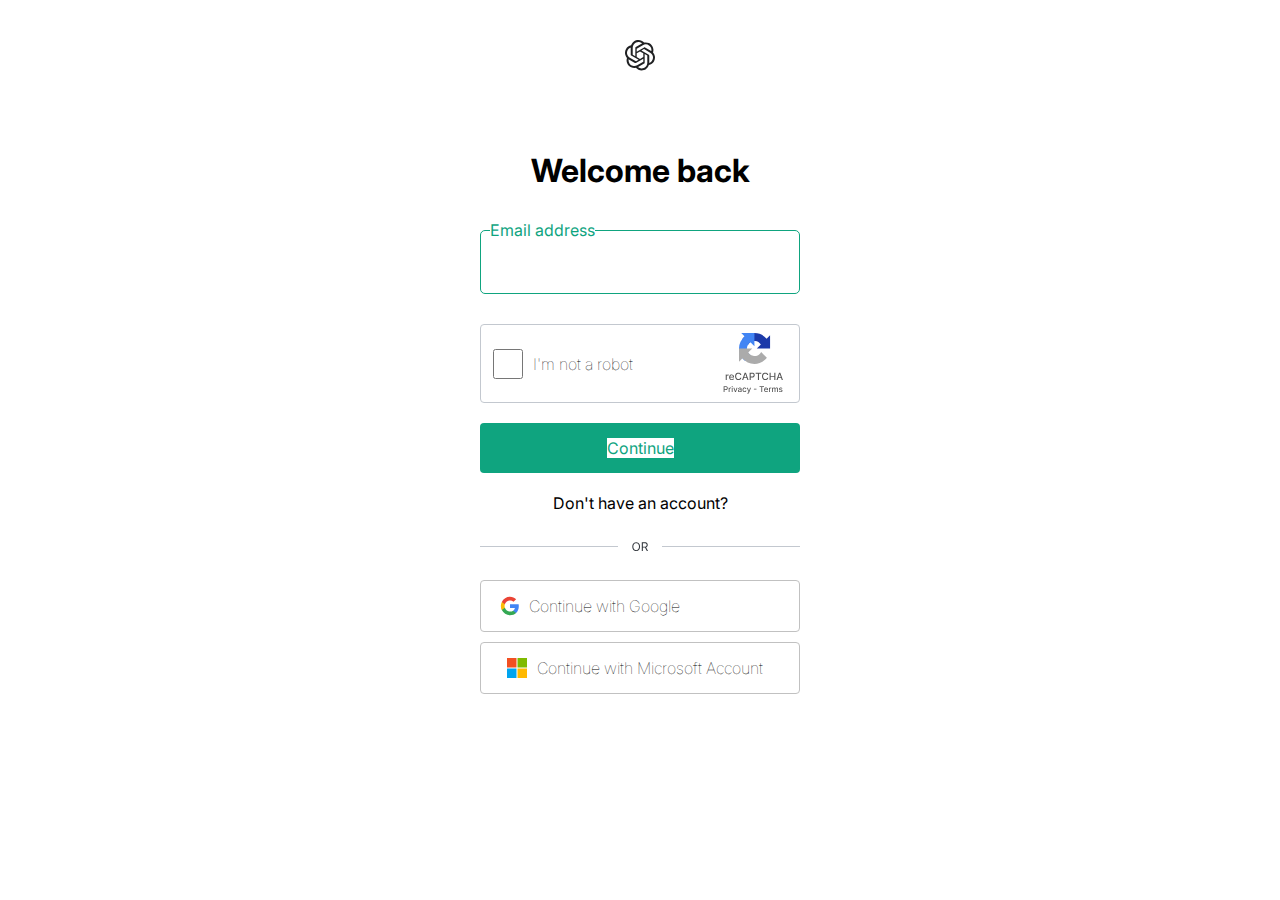
==== login.html @ 949f17f8 "Start project" ====
<!DOCTYPE html>
<html lang="pt-br">

<head>
    <meta charset="UTF-8">
    <meta name="viewport" content="width=device-width, initial-scale=1.0">
    <link rel="stylesheet" href="login.style.css">
    <title>ChatGPT</title>
</head>

<body>
    <img src="assents/ChatGPT Logo (1).svg" alt="logoGPT">
    <h1>Welcome back</h1>

    <div class="textfield">

        <label for="">Email address</label>
        <input id="email" type="text">

    </div>

    <div class="checkup">
        <input type="checkbox">
        <p>I'm not a robot</p>
        <img src="assents/Group 1.svg" alt="imagem">

    </div>

    <div class="btn-continue">
        <button> 
            <a href="main.html">Continue</a> 
        </button>
        <p>Don't have an account? <a href="#"></a></p>
        <img src="assents/OR.svg" alt="image">
    </div>

    <div class="google">
        <button> <img src="assents/Google Logo.svg" alt="googlelogo"> <p>Continue with Google</p></button>
    </div>

    <div class="microsoft">
        <button> <img src="assents/Microsoft Logo.svg" alt="microsoftlogo"> <p>Continue with Microsoft Account</p></button>
    </div>
</body>

</html>
---- login.style.css ----
@import url('https://fonts.googleapis.com/css2?family=Inter:wght@500&display=swap'); 

*{   margin: 0;
     padding: 0;
     box-sizing: border-box;
     background-color: #ffffff;
     font-family: 'Inter', sans-serif; 
}


body{ 
    display: flex; 
    justify-content: center; 
    align-items: center; 
    flex-direction: column; 
    color: #000000; 
    margin: 40px; 
    font-weight: normal;
    font-size: 16px; 
} 

body h1{
    margin-top: 80px; 
}

.textfield input{

    width: 320px;
    border: #0FA47F 1px solid;
    border-radius: 5px;
    margin-top: 40px;
    height: 64px;
    outline: no;
}

.textfield label{
    position: absolute;
    margin-top: 30px;
    margin-left: 10px;
    color: #0FA47F;
}

.btn-continue{
    display: flex;
    justify-content: center;
    align-items: center;
    flex-direction: column;
    margin-top: 20px;
}

.btn-continue button{
    width: 320px;
    height: 50px;
    background-color: #0FA47F;
    color: #ffffff;
    font-size: 16px;
    font-weight: normal;
    border: none;
    cursor: pointer;
    border-radius: 4px;
    text-decoration: none;
}

.btn-continue button a{
    text-decoration: none;
}

.btn-continue p{
    
    margin-top: 20px;

}

.btn-continue img{
    margin-top: 20px;
}

.btn-continue a{
    text-decoration: none;
    color: #0FA47F;
}

.checkup{
    width: 320px;
    height: 79px;
    border: #C3C8CF 1px solid;
    border-radius: 4px;
    margin-top: 30px;
    display: inline-flex;
    justify-content: center;
    align-items: center;
}

.checkup img{
    margin-left: 80px;
}

.checkup p{
    margin: 10px;
    font-weight: lighter;
}

.checkup input{
    width: 30px;
    height: 30px;
    border-radius: 2px;
    color: #C1C1C1
}

.google button{
    margin-top: 20px;
    width: 320px;
    height: 52px;
    border-radius: 4px;
    border: #C1C1C1 1px solid;
    display: inline-flex;
    justify-content: center;
    align-items: center;
    cursor: pointer;

}

.google button img{
    margin-right: 10px;
    display: inline-flex;
    justify-content: center;
    align-items: center;

}

.google p{


    margin-right: 100px;
    display: inline-flex;
    justify-content: center;
    align-items: center;
    font-size: 16px;
    font-weight: lighter;
}

.microsoft button{
    width: 320px;
    height: 52px;
    border-radius: 4px;
    margin-top: 10px;
    border: #C1C1C1 1px solid;
    display: inline-flex;
    justify-content: center;
    align-items: center;
    cursor: pointer;

}

.microsoft button img{
    margin-right: 10px;
    display: inline-flex;
    justify-content: center;
    align-items: center;

}

.microsoft p{


    margin-right: 10px;
    display: inline-flex;
    justify-content: center;
    align-items: center;
    font-size: 16px;
    font-weight: lighter;
}
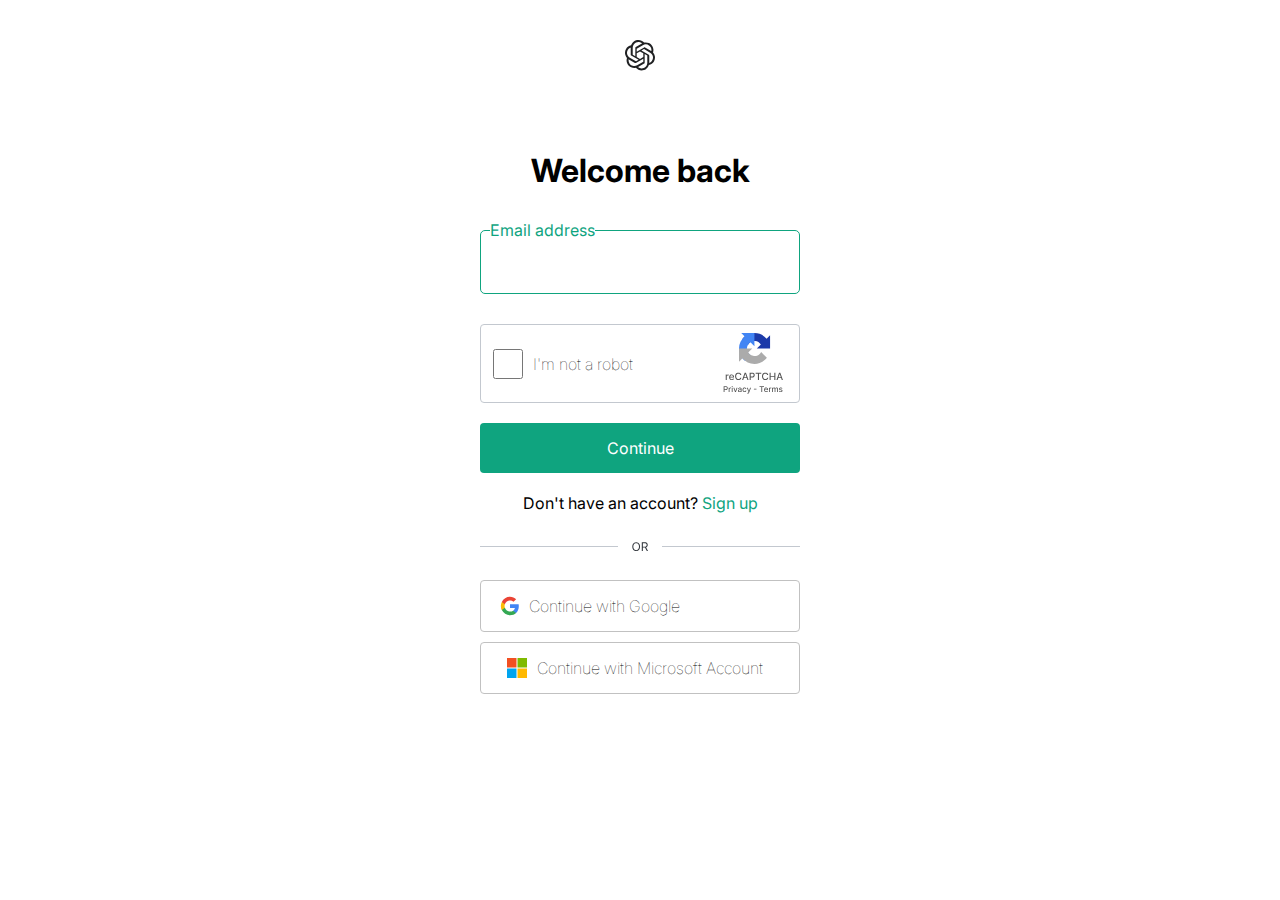
==== commit f04e4b06: "new commit" ====
--- a/login.html
+++ b/login.html
@@ -27,19 +27,23 @@
     </div>
 
     <div class="btn-continue">
-        <button> 
-            <a href="main.html">Continue</a> 
+        <button>
+            <a href="main.html">Continue</a>
         </button>
-        <p>Don't have an account? <a href="#"></a></p>
+        <p>Don't have an account? <a href="#">Sign up</a></p>
         <img src="assents/OR.svg" alt="image">
     </div>
 
     <div class="google">
-        <button> <img src="assents/Google Logo.svg" alt="googlelogo"> <p>Continue with Google</p></button>
+        <button> <img src="assents/Google Logo.svg" alt="googlelogo">
+            <p>Continue with Google</p>
+        </button>
     </div>
 
     <div class="microsoft">
-        <button> <img src="assents/Microsoft Logo.svg" alt="microsoftlogo"> <p>Continue with Microsoft Account</p></button>
+        <button> <img src="assents/Microsoft Logo.svg" alt="microsoftlogo">
+            <p>Continue with Microsoft Account</p>
+        </button>
     </div>
 </body>
 
--- a/login.style.css
+++ b/login.style.css
@@ -30,7 +30,7 @@
     border-radius: 5px;
     margin-top: 40px;
     height: 64px;
-    outline: no;
+    outline: none;
 }
 
 .textfield label{
@@ -63,6 +63,8 @@
 
 .btn-continue button a{
     text-decoration: none;
+    background-color: #0FA47F;
+    color: #ffffff;
 }
 
 .btn-continue p{
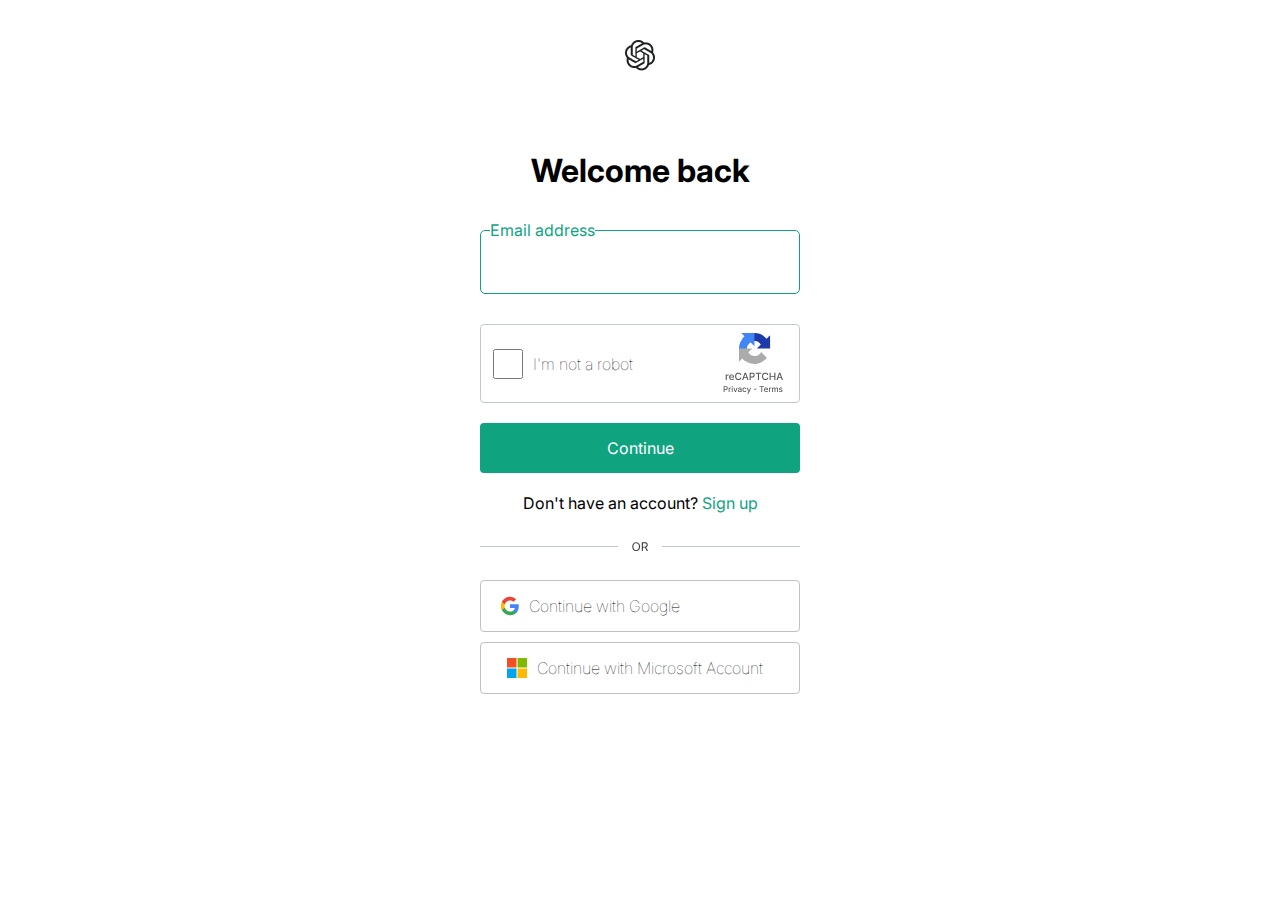
==== commit 77a234f2: "Feature: HTML and CSS" ====
--- a/login.html
+++ b/login.html
@@ -9,7 +9,7 @@
 </head>
 
 <body>
-    <img src="assents/ChatGPT Logo (1).svg" alt="logoGPT">
+    <img src="assents/ChatGPT Logo.png" alt="logoGPT">
     <h1>Welcome back</h1>
 
     <div class="textfield">
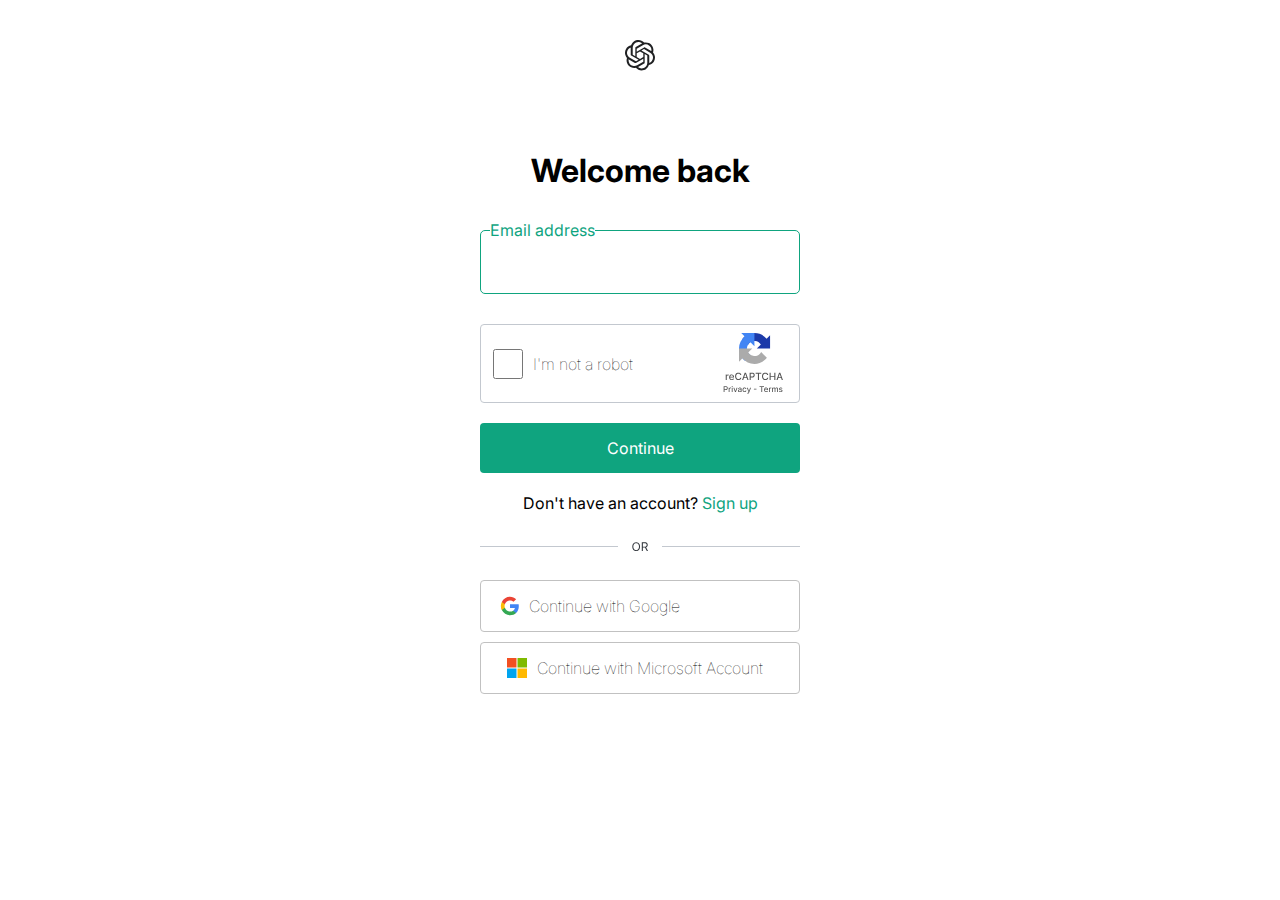
==== commit b55be591: "Feature: HTML and CSS" ====
--- a/login.html
+++ b/login.html
@@ -9,7 +9,7 @@
 </head>
 
 <body>
-    <img src="assents/ChatGPT Logo.png" alt="logoGPT">
+    <img src="assents/ChatGPT Logo (1).svg" alt="logoGPT">
     <h1>Welcome back</h1>
 
     <div class="textfield">
--- a/login.style.css
+++ b/login.style.css
@@ -18,6 +18,8 @@
     font-weight: normal;
     font-size: 16px; 
 } 
+
+
 
 body h1{
     margin-top: 80px; 
